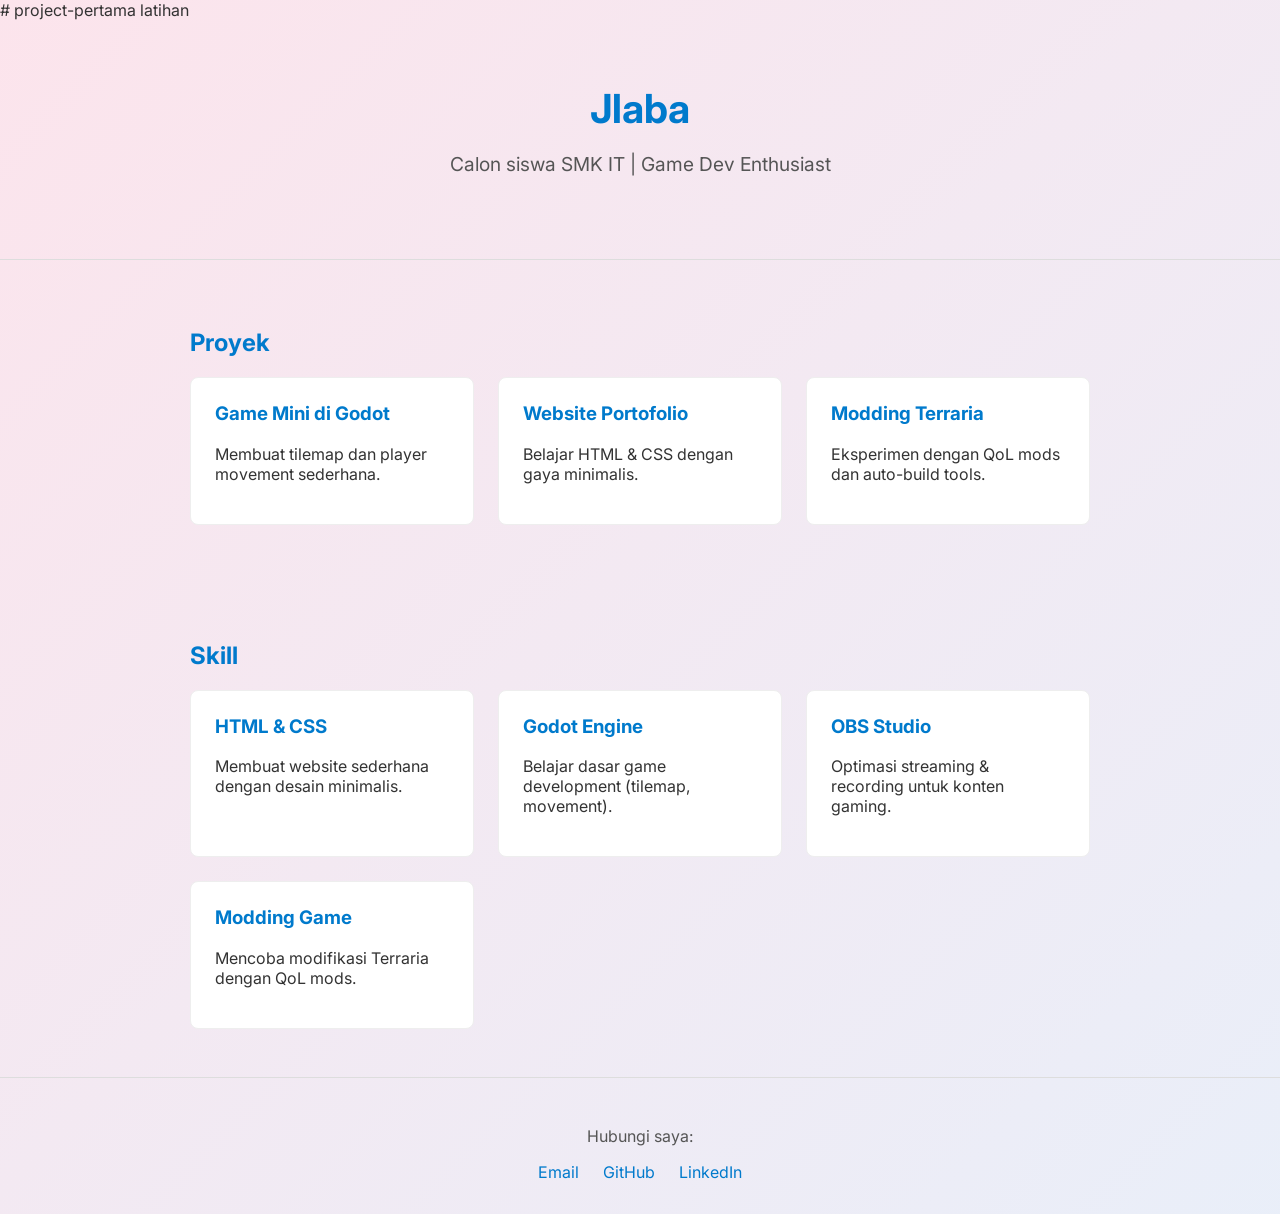
==== index.html @ c9fd04b4 "Rename README.md to index.html" ====
# project-pertama
latihan
<!DOCTYPE html>
<html lang="id">
<head>
  <meta charset="UTF-8">
  <title>Portofolio SMK</title>
  <link href="https://fonts.googleapis.com/css2?family=Inter:wght@400;600&display=swap" rel="stylesheet">
  <style>
    body {
      font-family: 'Inter', sans-serif;
      background: linear-gradient(-45deg, #f9f9f9, #e0f7fa, #e3f2fd, #fce4ec);
      background-size: 400% 400%;
      animation: gradientBG 15s ease infinite; /* animasi background */
      color: #333;
      margin: 0;
    }

    @keyframes gradientBG {
      0% { background-position: 0% 50%; }
      50% { background-position: 100% 50%; }
      100% { background-position: 0% 50%; }
    }

    header {
      text-align: center;
      padding: 4rem 2rem;
      border-bottom: 1px solid #ddd;
      opacity: 0;
      transform: translateY(-30px);
      animation: fadeDown 1.2s forwards;
    }
    header h1 {
      font-size: 2.5rem;
      margin: 0;
      color: #007acc;
    }
    header p {
      color: #555;
      font-size: 1.2rem;
    }

    section {
      max-width: 900px;
      margin: auto;
      padding: 3rem 2rem;
    }
    h2 {
      color: #007acc;
    }

    .grid {
      display: grid;
      grid-template-columns: repeat(auto-fit, minmax(250px, 1fr));
      gap: 1.5rem;
    }

    .project, .skill {
      background: #fff;
      border: 1px solid #eee;
      border-radius: 8px;
      padding: 1.5rem;
      transition: box-shadow 0.3s, transform 0.3s;
      opacity: 0;
      transform: translateY(20px);
    }
    .project:hover, .skill:hover {
      box-shadow: 0 6px 20px rgba(0,0,0,0.1);
      transform: translateY(-5px);
    }
    .project h3, .skill h3 {
      margin-top: 0;
      color: #007acc;
    }

    footer {
      text-align: center;
      padding: 2rem;
      border-top: 1px solid #ddd;
      color: #555;
    }
    footer a {
      color: #007acc;
      text-decoration: none;
      margin: 0 10px;
    }
    footer a:hover {
      text-decoration: underline;
    }

    /* Animasi scroll */
    .fade-in {
      animation: fadeInUp 1s forwards;
    }
    @keyframes fadeInUp {
      from { opacity: 0; transform: translateY(20px); }
      to { opacity: 1; transform: translateY(0); }
    }

    /* Animasi header saat load */
    @keyframes fadeDown {
      from { opacity: 0; transform: translateY(-30px); }
      to { opacity: 1; transform: translateY(0); }
    }
  </style>
</head>
<body>
  <header>
    <h1>Jlaba</h1>
    <p>Calon siswa SMK IT | Game Dev Enthusiast</p>
  </header>

  <section>
    <h2>Proyek</h2>
    <div class="grid">
      <div class="project"> <h3>Game Mini di Godot</h3> <p>Membuat tilemap dan player movement sederhana.</p> </div>
      <div class="project"> <h3>Website Portofolio</h3> <p>Belajar HTML & CSS dengan gaya minimalis.</p> </div>
      <div class="project"> <h3>Modding Terraria</h3> <p>Eksperimen dengan QoL mods dan auto-build tools.</p> </div>
    </div>
  </section>

  <section>
    <h2>Skill</h2>
    <div class="grid">
      <div class="skill"> <h3>HTML & CSS</h3> <p>Membuat website sederhana dengan desain minimalis.</p> </div>
      <div class="skill"> <h3>Godot Engine</h3> <p>Belajar dasar game development (tilemap, movement).</p> </div>
      <div class="skill"> <h3>OBS Studio</h3> <p>Optimasi streaming & recording untuk konten gaming.</p> </div>
      <div class="skill"> <h3>Modding Game</h3> <p>Mencoba modifikasi Terraria dengan QoL mods.</p> </div>
    </div>
  </section>

  <footer>
    <p>Hubungi saya:</p>
    <a href="mailto:emailkamu@example.com">Email</a>
    <a href="https://github.com/username">GitHub</a>
    <a href="https://linkedin.com/in/username">LinkedIn</a>
  </footer>

  <script>
    // Script untuk animasi scroll
    const items = document.querySelectorAll('.project, .skill');
    const observer = new IntersectionObserver(entries => {
      entries.forEach(entry => {
        if (entry.isIntersecting) {
          entry.target.classList.add('fade-in');
        }
      });
    });
    items.forEach(item => observer.observe(item));
  </script>
</body>
</html>
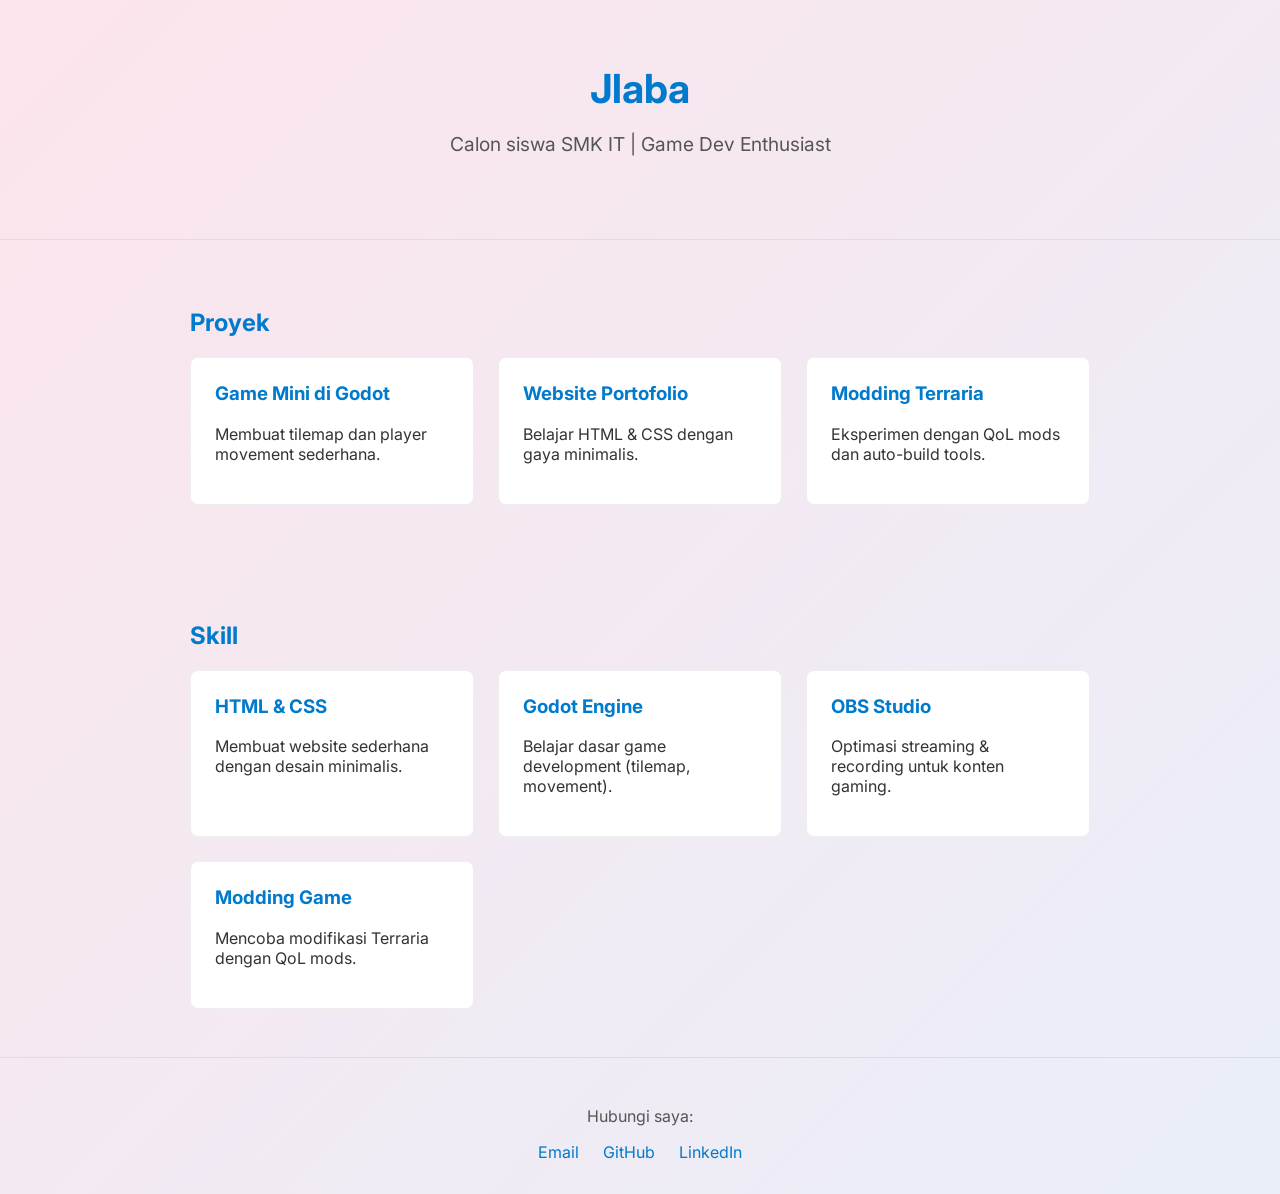
==== commit cd51f519: "Update index.html" ====
--- a/index.html
+++ b/index.html
@@ -1,5 +1,4 @@
-# project-pertama
-latihan
+
 <!DOCTYPE html>
 <html lang="id">
 <head>
@@ -131,7 +130,7 @@
 
   <footer>
     <p>Hubungi saya:</p>
-    <a href="mailto:emailkamu@example.com">Email</a>
+    <a href="mailto:clopby99@Gmail.com">Email</a>
     <a href="https://github.com/username">GitHub</a>
     <a href="https://linkedin.com/in/username">LinkedIn</a>
   </footer>
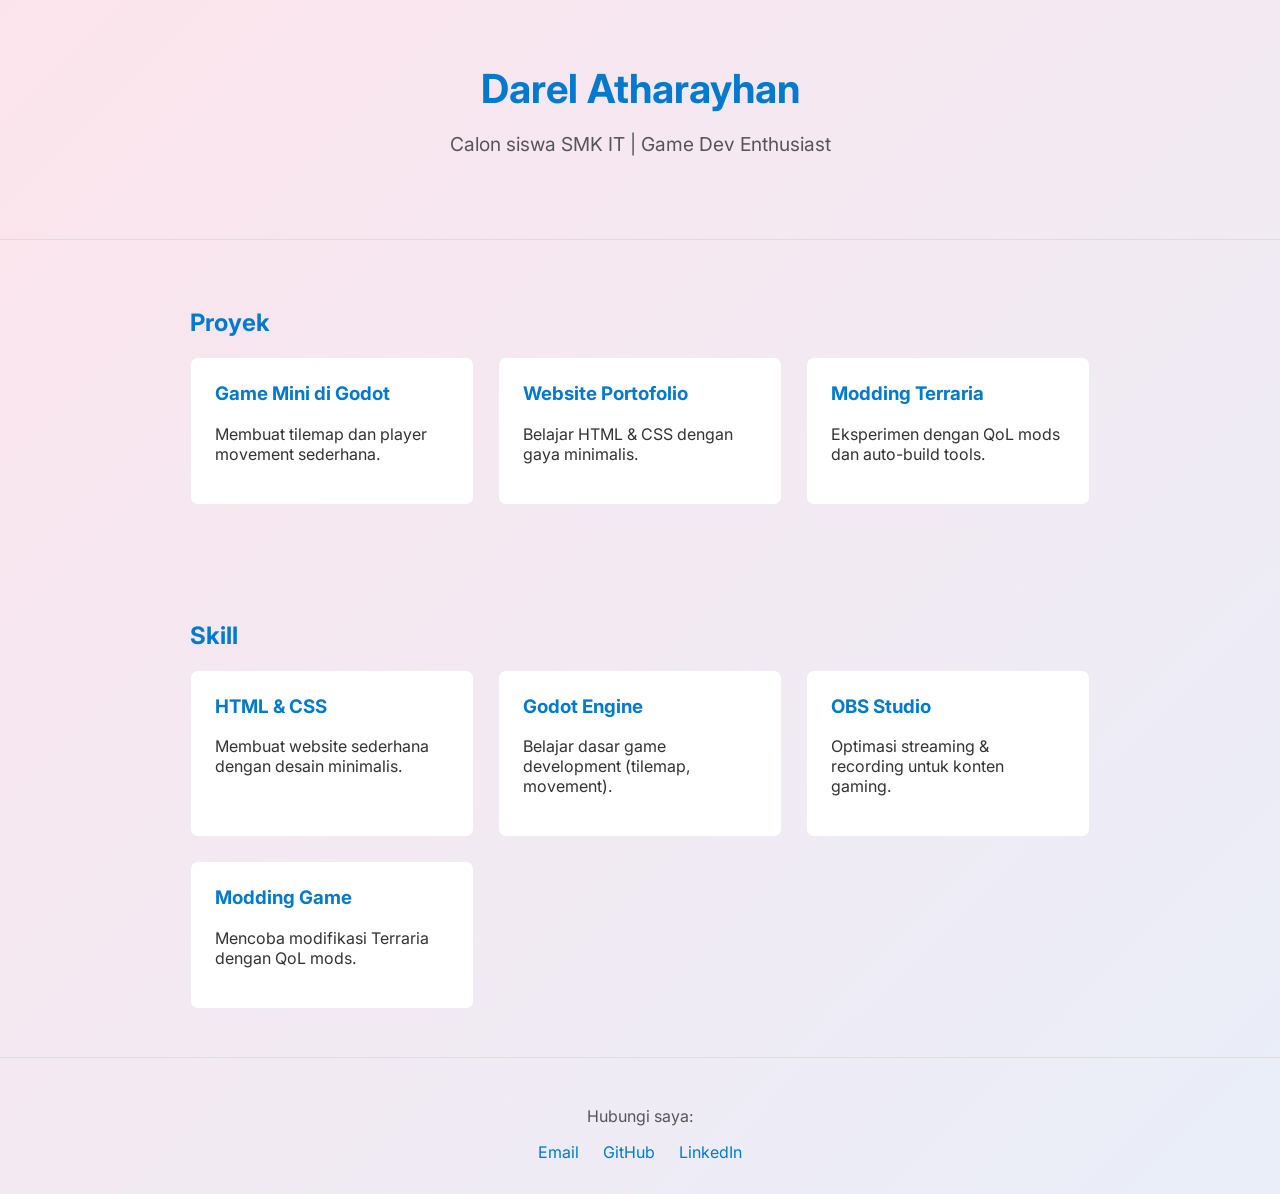
==== commit 9b008aac: "Update index.html" ====
--- a/index.html
+++ b/index.html
@@ -105,7 +105,7 @@
 </head>
 <body>
   <header>
-    <h1>Jlaba</h1>
+    <h1>Darel Atharayhan</h1>
     <p>Calon siswa SMK IT | Game Dev Enthusiast</p>
   </header>
 
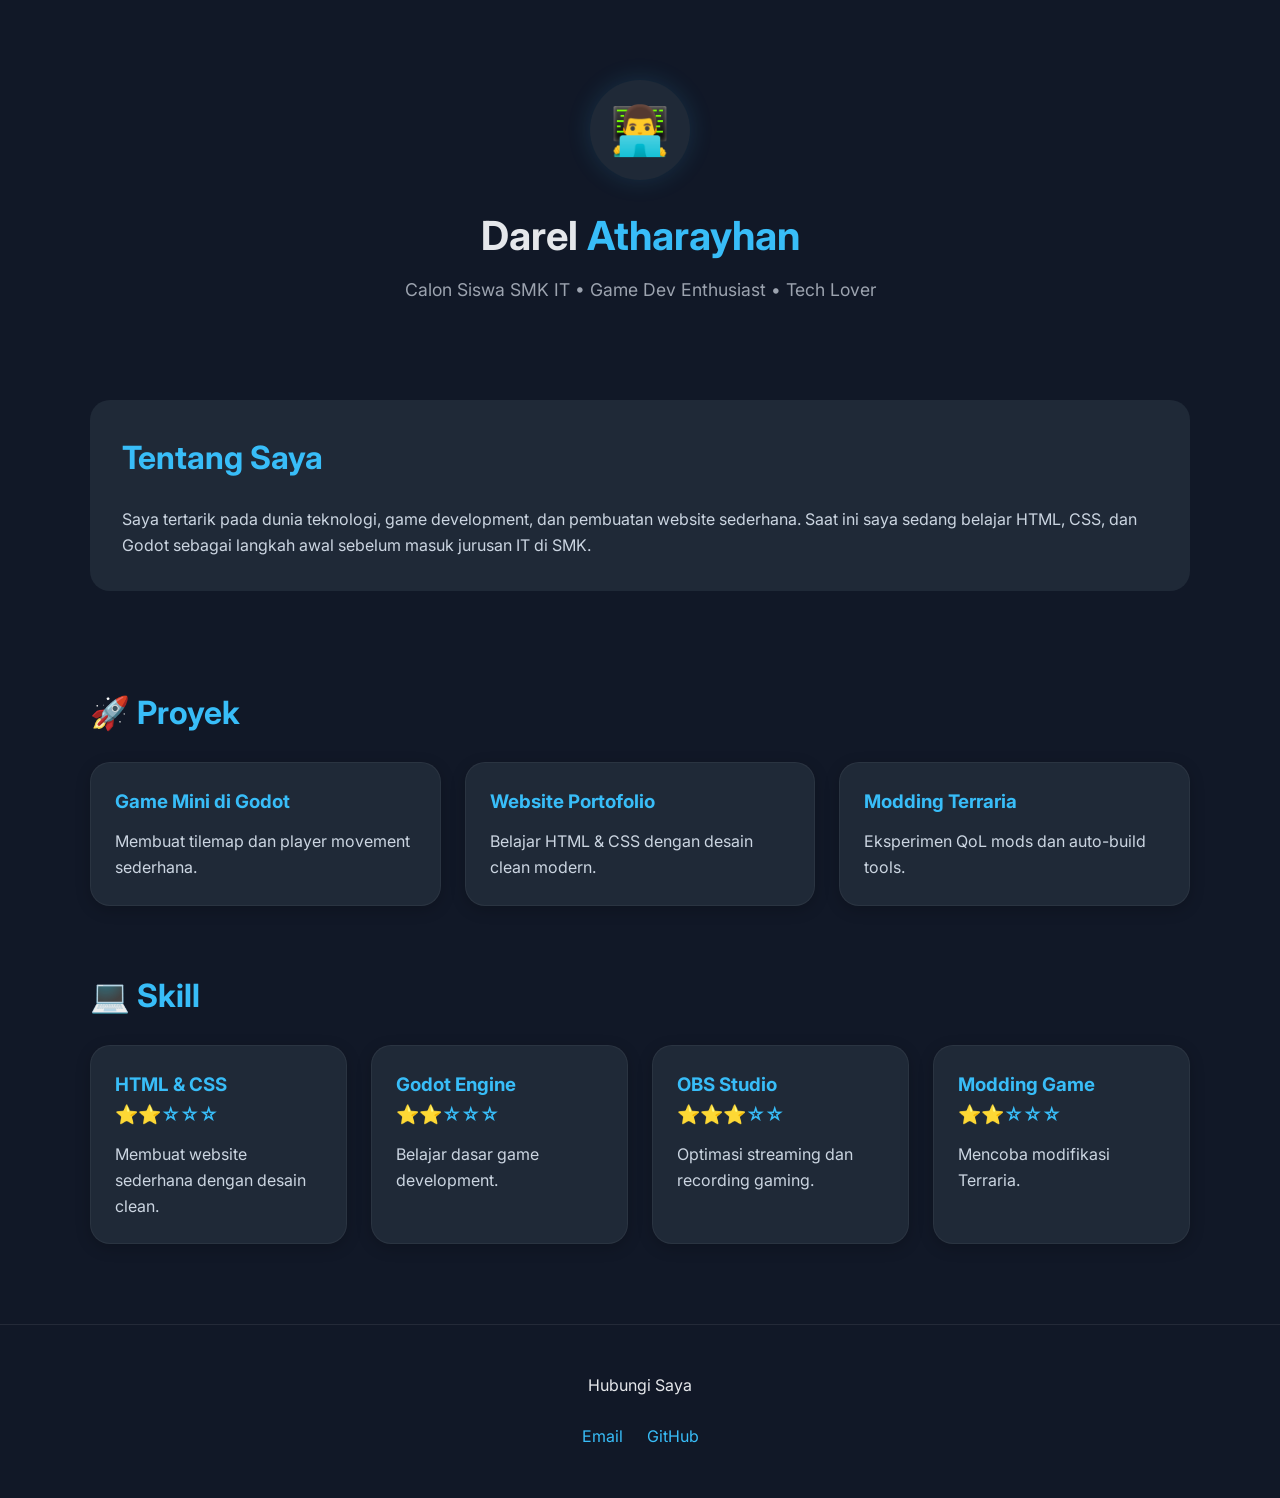
==== commit 9e635497: "Update index.html" ====
--- a/index.html
+++ b/index.html
@@ -1,151 +1,236 @@
-
 <!DOCTYPE html>
 <html lang="id">
 <head>
-  <meta charset="UTF-8">
-  <title>Portofolio SMK</title>
-  <link href="https://fonts.googleapis.com/css2?family=Inter:wght@400;600&display=swap" rel="stylesheet">
+  <meta charset="UTF-8" />
+  <meta name="viewport" content="width=device-width, initial-scale=1.0"/>
+  <title>Portofolio Darel</title>
+
+  <link href="https://fonts.googleapis.com/css2?family=Inter:wght@300;400;600;700&display=swap" rel="stylesheet">
+
   <style>
-    body {
-      font-family: 'Inter', sans-serif;
-      background: linear-gradient(-45deg, #f9f9f9, #e0f7fa, #e3f2fd, #fce4ec);
-      background-size: 400% 400%;
-      animation: gradientBG 15s ease infinite; /* animasi background */
-      color: #333;
-      margin: 0;
-    }
-
-    @keyframes gradientBG {
-      0% { background-position: 0% 50%; }
-      50% { background-position: 100% 50%; }
-      100% { background-position: 0% 50%; }
-    }
-
-    header {
-      text-align: center;
-      padding: 4rem 2rem;
-      border-bottom: 1px solid #ddd;
-      opacity: 0;
-      transform: translateY(-30px);
-      animation: fadeDown 1.2s forwards;
-    }
-    header h1 {
-      font-size: 2.5rem;
-      margin: 0;
-      color: #007acc;
-    }
-    header p {
-      color: #555;
-      font-size: 1.2rem;
-    }
-
-    section {
-      max-width: 900px;
-      margin: auto;
-      padding: 3rem 2rem;
-    }
-    h2 {
-      color: #007acc;
-    }
-
-    .grid {
-      display: grid;
-      grid-template-columns: repeat(auto-fit, minmax(250px, 1fr));
-      gap: 1.5rem;
-    }
-
-    .project, .skill {
-      background: #fff;
-      border: 1px solid #eee;
-      border-radius: 8px;
-      padding: 1.5rem;
-      transition: box-shadow 0.3s, transform 0.3s;
-      opacity: 0;
-      transform: translateY(20px);
-    }
-    .project:hover, .skill:hover {
-      box-shadow: 0 6px 20px rgba(0,0,0,0.1);
-      transform: translateY(-5px);
-    }
-    .project h3, .skill h3 {
-      margin-top: 0;
-      color: #007acc;
-    }
-
-    footer {
-      text-align: center;
-      padding: 2rem;
-      border-top: 1px solid #ddd;
-      color: #555;
-    }
-    footer a {
-      color: #007acc;
-      text-decoration: none;
-      margin: 0 10px;
-    }
-    footer a:hover {
-      text-decoration: underline;
-    }
-
-    /* Animasi scroll */
-    .fade-in {
-      animation: fadeInUp 1s forwards;
-    }
-    @keyframes fadeInUp {
-      from { opacity: 0; transform: translateY(20px); }
-      to { opacity: 1; transform: translateY(0); }
-    }
-
-    /* Animasi header saat load */
-    @keyframes fadeDown {
-      from { opacity: 0; transform: translateY(-30px); }
-      to { opacity: 1; transform: translateY(0); }
+    *{
+      margin:0;
+      padding:0;
+      box-sizing:border-box;
+    }
+
+    body{
+      font-family:'Inter',sans-serif;
+      background:#111827;
+      color:#e5e7eb;
+      line-height:1.6;
+    }
+
+    .container{
+      width:90%;
+      max-width:1100px;
+      margin:auto;
+    }
+
+    /* HEADER */
+    header{
+      text-align:center;
+      padding:5rem 1rem 4rem;
+    }
+
+    .avatar{
+      width:100px;
+      height:100px;
+      margin:auto;
+      border-radius:50%;
+      background:#1f2937;
+      display:flex;
+      justify-content:center;
+      align-items:center;
+      font-size:3rem;
+      box-shadow:0 0 25px rgba(56,189,248,0.15);
+      margin-bottom:1.5rem;
+    }
+
+    header h1{
+      font-size:2.5rem;
+      font-weight:700;
+      margin-bottom:.5rem;
+    }
+
+    .highlight{
+      color:#38bdf8;
+    }
+
+    header p{
+      color:#9ca3af;
+      font-size:1.1rem;
+    }
+
+    /* SECTION */
+    section{
+      padding:2rem 0;
+    }
+
+    h2{
+      font-size:2rem;
+      margin-bottom:1.5rem;
+      color:#38bdf8;
+    }
+
+    /* CARD GRID */
+    .grid{
+      display:grid;
+      grid-template-columns:repeat(auto-fit,minmax(250px,1fr));
+      gap:1.5rem;
+    }
+
+    .card{
+      background:#1f2937;
+      border:1px solid rgba(255,255,255,0.05);
+      border-radius:20px;
+      padding:1.5rem;
+      transition:0.3s ease;
+      box-shadow:0 4px 15px rgba(0,0,0,0.2);
+    }
+
+    .card:hover{
+      transform:translateY(-8px);
+      box-shadow:0 12px 30px rgba(56,189,248,0.15);
+    }
+
+    .card h3{
+      color:#38bdf8;
+      margin-bottom:.8rem;
+    }
+
+    .card p{
+      color:#cbd5e1;
+    }
+
+    /* ABOUT */
+    .about{
+      background:#1f2937;
+      padding:2rem;
+      border-radius:20px;
+      margin-bottom:2rem;
+    }
+
+    .about p{
+      color:#cbd5e1;
+    }
+
+    /* FOOTER */
+    footer{
+      text-align:center;
+      padding:3rem 1rem;
+      margin-top:3rem;
+      border-top:1px solid rgba(255,255,255,0.08);
+    }
+
+    footer a{
+      color:#38bdf8;
+      text-decoration:none;
+      margin:0 10px;
+      transition:.3s;
+    }
+
+    footer a:hover{
+      opacity:.7;
+    }
+
+    /* MOBILE */
+    @media(max-width:768px){
+      header h1{
+        font-size:2rem;
+      }
+
+      h2{
+        font-size:1.7rem;
+      }
     }
   </style>
 </head>
+
 <body>
-  <header>
-    <h1>Darel Atharayhan</h1>
-    <p>Calon siswa SMK IT | Game Dev Enthusiast</p>
+
+  <header class="container">
+    <div class="avatar">👨‍💻</div>
+
+    <h1>Darel <span class="highlight">Atharayhan</span></h1>
+
+    <p>Calon Siswa SMK IT • Game Dev Enthusiast • Tech Lover</p>
   </header>
 
-  <section>
-    <h2>Proyek</h2>
-    <div class="grid">
-      <div class="project"> <h3>Game Mini di Godot</h3> <p>Membuat tilemap dan player movement sederhana.</p> </div>
-      <div class="project"> <h3>Website Portofolio</h3> <p>Belajar HTML & CSS dengan gaya minimalis.</p> </div>
-      <div class="project"> <h3>Modding Terraria</h3> <p>Eksperimen dengan QoL mods dan auto-build tools.</p> </div>
-    </div>
-  </section>
-
-  <section>
-    <h2>Skill</h2>
-    <div class="grid">
-      <div class="skill"> <h3>HTML & CSS</h3> <p>Membuat website sederhana dengan desain minimalis.</p> </div>
-      <div class="skill"> <h3>Godot Engine</h3> <p>Belajar dasar game development (tilemap, movement).</p> </div>
-      <div class="skill"> <h3>OBS Studio</h3> <p>Optimasi streaming & recording untuk konten gaming.</p> </div>
-      <div class="skill"> <h3>Modding Game</h3> <p>Mencoba modifikasi Terraria dengan QoL mods.</p> </div>
-    </div>
-  </section>
+  <main class="container">
+
+    <section>
+      <div class="about">
+        <h2>Tentang Saya</h2>
+        <p>
+          Saya tertarik pada dunia teknologi, game development,
+          dan pembuatan website sederhana. Saat ini saya sedang
+          belajar HTML, CSS, dan Godot sebagai langkah awal
+          sebelum masuk jurusan IT di SMK.
+        </p>
+      </div>
+    </section>
+
+    <section>
+      <h2>🚀 Proyek</h2>
+
+      <div class="grid">
+
+        <div class="card">
+          <h3>Game Mini di Godot</h3>
+          <p>Membuat tilemap dan player movement sederhana.</p>
+        </div>
+
+        <div class="card">
+          <h3>Website Portofolio</h3>
+          <p>Belajar HTML & CSS dengan desain clean modern.</p>
+        </div>
+
+        <div class="card">
+          <h3>Modding Terraria</h3>
+          <p>Eksperimen QoL mods dan auto-build tools.</p>
+        </div>
+
+      </div>
+    </section>
+
+    <section>
+      <h2>💻 Skill</h2>
+
+      <div class="grid">
+
+        <div class="card">
+          <h3>HTML & CSS ⭐⭐☆☆☆</h3>
+          <p>Membuat website sederhana dengan desain clean.</p>
+        </div>
+
+        <div class="card">
+          <h3>Godot Engine ⭐⭐☆☆☆</h3>
+          <p>Belajar dasar game development.</p>
+        </div>
+
+        <div class="card">
+          <h3>OBS Studio ⭐⭐⭐☆☆</h3>
+          <p>Optimasi streaming dan recording gaming.</p>
+        </div>
+
+        <div class="card">
+          <h3>Modding Game ⭐⭐☆☆☆</h3>
+          <p>Mencoba modifikasi Terraria.</p>
+        </div>
+
+      </div>
+    </section>
+
+  </main>
 
   <footer>
-    <p>Hubungi saya:</p>
-    <a href="mailto:clopby99@Gmail.com">Email</a>
+    <p>Hubungi Saya</p>
+    <br>
+
+    <a href="mailto:emailkamu@gmail.com">Email</a>
     <a href="https://github.com/username">GitHub</a>
-    <a href="https://linkedin.com/in/username">LinkedIn</a>
   </footer>
 
-  <script>
-    // Script untuk animasi scroll
-    const items = document.querySelectorAll('.project, .skill');
-    const observer = new IntersectionObserver(entries => {
-      entries.forEach(entry => {
-        if (entry.isIntersecting) {
-          entry.target.classList.add('fade-in');
-        }
-      });
-    });
-    items.forEach(item => observer.observe(item));
-  </script>
 </body>
 </html>
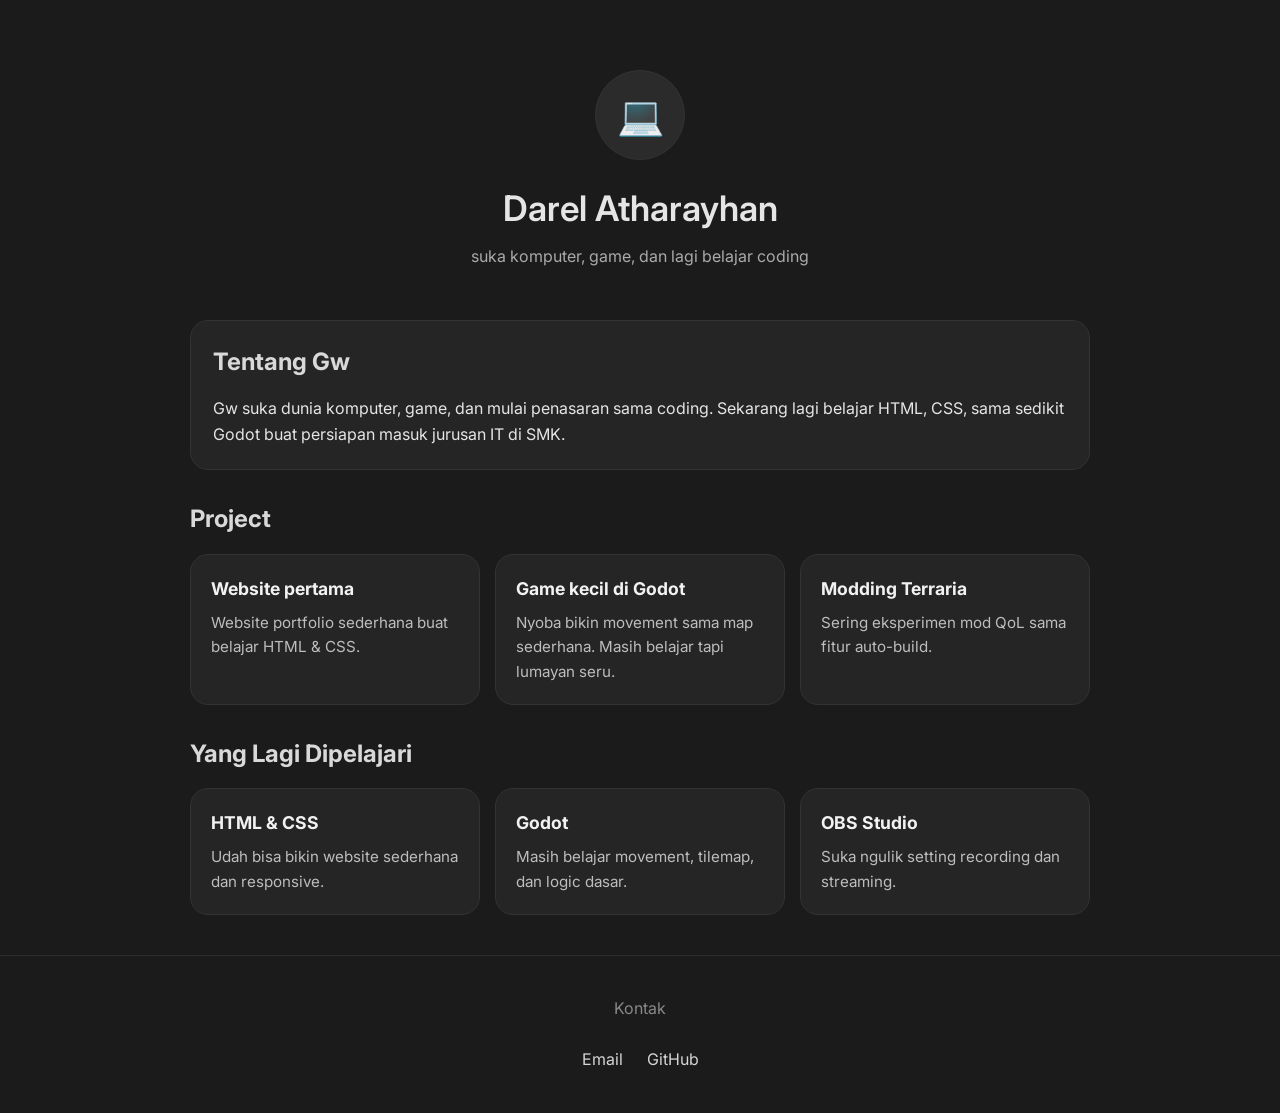
==== commit 182df381: "Update index.html" ====
--- a/index.html
+++ b/index.html
@@ -1,11 +1,11 @@
 <!DOCTYPE html>
 <html lang="id">
 <head>
-  <meta charset="UTF-8" />
-  <meta name="viewport" content="width=device-width, initial-scale=1.0"/>
-  <title>Portofolio Darel</title>
-
-  <link href="https://fonts.googleapis.com/css2?family=Inter:wght@300;400;600;700&display=swap" rel="stylesheet">
+  <meta charset="UTF-8">
+  <meta name="viewport" content="width=device-width, initial-scale=1.0">
+  <title>Darel Portfolio</title>
+
+  <link href="https://fonts.googleapis.com/css2?family=Inter:wght@300;400;500;600&display=swap" rel="stylesheet">
 
   <style>
     *{
@@ -16,132 +16,128 @@
 
     body{
       font-family:'Inter',sans-serif;
-      background:#111827;
-      color:#e5e7eb;
+      background:#1b1b1b;
+      color:#e5e5e5;
       line-height:1.6;
     }
 
     .container{
       width:90%;
-      max-width:1100px;
+      max-width:900px;
       margin:auto;
     }
 
     /* HEADER */
     header{
       text-align:center;
-      padding:5rem 1rem 4rem;
-    }
-
-    .avatar{
-      width:100px;
-      height:100px;
+      padding:70px 20px 50px;
+    }
+
+    .profile-icon{
+      width:90px;
+      height:90px;
       margin:auto;
       border-radius:50%;
-      background:#1f2937;
+      background:#2b2b2b;
       display:flex;
       justify-content:center;
       align-items:center;
-      font-size:3rem;
-      box-shadow:0 0 25px rgba(56,189,248,0.15);
-      margin-bottom:1.5rem;
+      font-size:38px;
+      margin-bottom:20px;
+      border:1px solid #333;
     }
 
     header h1{
-      font-size:2.5rem;
-      font-weight:700;
-      margin-bottom:.5rem;
-    }
-
-    .highlight{
-      color:#38bdf8;
+      font-size:2.2rem;
+      font-weight:600;
+      margin-bottom:8px;
     }
 
     header p{
-      color:#9ca3af;
-      font-size:1.1rem;
+      color:#aaaaaa;
+      font-size:1rem;
     }
 
     /* SECTION */
     section{
-      padding:2rem 0;
+      margin-bottom:30px;
     }
 
     h2{
-      font-size:2rem;
-      margin-bottom:1.5rem;
-      color:#38bdf8;
-    }
-
-    /* CARD GRID */
+      font-size:1.5rem;
+      margin-bottom:15px;
+      color:#d9d9d9;
+    }
+
+    /* CARD */
+    .card{
+      background:#252525;
+      border:1px solid #333;
+      border-radius:18px;
+      padding:20px;
+      transition:0.25s ease;
+    }
+
+    .card:hover{
+      transform:translateY(-5px);
+      border-color:#555;
+    }
+
+    .card h3{
+      margin-bottom:8px;
+      font-size:1.1rem;
+      color:#f2f2f2;
+    }
+
+    .card p{
+      color:#bdbdbd;
+      font-size:0.95rem;
+    }
+
+    /* GRID */
     .grid{
       display:grid;
       grid-template-columns:repeat(auto-fit,minmax(250px,1fr));
-      gap:1.5rem;
-    }
-
-    .card{
-      background:#1f2937;
-      border:1px solid rgba(255,255,255,0.05);
-      border-radius:20px;
-      padding:1.5rem;
-      transition:0.3s ease;
-      box-shadow:0 4px 15px rgba(0,0,0,0.2);
-    }
-
-    .card:hover{
-      transform:translateY(-8px);
-      box-shadow:0 12px 30px rgba(56,189,248,0.15);
-    }
-
-    .card h3{
-      color:#38bdf8;
-      margin-bottom:.8rem;
-    }
-
-    .card p{
-      color:#cbd5e1;
+      gap:15px;
     }
 
     /* ABOUT */
     .about{
-      background:#1f2937;
-      padding:2rem;
-      border-radius:20px;
-      margin-bottom:2rem;
-    }
-
-    .about p{
-      color:#cbd5e1;
+      background:#252525;
+      border-radius:18px;
+      padding:22px;
+      border:1px solid #333;
     }
 
     /* FOOTER */
     footer{
       text-align:center;
-      padding:3rem 1rem;
-      margin-top:3rem;
-      border-top:1px solid rgba(255,255,255,0.08);
+      padding:40px 20px;
+      color:#888;
+      border-top:1px solid #2e2e2e;
+      margin-top:40px;
     }
 
     footer a{
-      color:#38bdf8;
+      color:#d5d5d5;
       text-decoration:none;
       margin:0 10px;
-      transition:.3s;
+      transition:.2s;
     }
 
     footer a:hover{
-      opacity:.7;
-    }
-
-    /* MOBILE */
-    @media(max-width:768px){
+      color:white;
+    }
+
+    @media(max-width:600px){
       header h1{
-        font-size:2rem;
+        font-size:1.8rem;
       }
 
-      h2{
-        font-size:1.7rem;
+      .profile-icon{
+        width:75px;
+        height:75px;
+        font-size:32px;
       }
     }
   </style>
@@ -150,73 +146,75 @@
 <body>
 
   <header class="container">
-    <div class="avatar">👨‍💻</div>
-
-    <h1>Darel <span class="highlight">Atharayhan</span></h1>
-
-    <p>Calon Siswa SMK IT • Game Dev Enthusiast • Tech Lover</p>
+    <div class="profile-icon">💻</div>
+
+    <h1>Darel Atharayhan</h1>
+
+    <p>suka komputer, game, dan lagi belajar coding</p>
   </header>
 
   <main class="container">
 
     <section>
       <div class="about">
-        <h2>Tentang Saya</h2>
+        <h2>Tentang Gw</h2>
+
         <p>
-          Saya tertarik pada dunia teknologi, game development,
-          dan pembuatan website sederhana. Saat ini saya sedang
-          belajar HTML, CSS, dan Godot sebagai langkah awal
-          sebelum masuk jurusan IT di SMK.
+          Gw suka dunia komputer, game, dan mulai penasaran sama coding.
+          Sekarang lagi belajar HTML, CSS, sama sedikit Godot buat
+          persiapan masuk jurusan IT di SMK.
         </p>
       </div>
     </section>
 
     <section>
-      <h2>🚀 Proyek</h2>
+      <h2>Project</h2>
 
       <div class="grid">
 
         <div class="card">
-          <h3>Game Mini di Godot</h3>
-          <p>Membuat tilemap dan player movement sederhana.</p>
-        </div>
-
-        <div class="card">
-          <h3>Website Portofolio</h3>
-          <p>Belajar HTML & CSS dengan desain clean modern.</p>
+          <h3>Website pertama</h3>
+          <p>
+            Website portfolio sederhana buat belajar HTML & CSS.
+          </p>
+        </div>
+
+        <div class="card">
+          <h3>Game kecil di Godot</h3>
+          <p>
+            Nyoba bikin movement sama map sederhana.
+            Masih belajar tapi lumayan seru.
+          </p>
         </div>
 
         <div class="card">
           <h3>Modding Terraria</h3>
-          <p>Eksperimen QoL mods dan auto-build tools.</p>
+          <p>
+            Sering eksperimen mod QoL sama fitur auto-build.
+          </p>
         </div>
 
       </div>
     </section>
 
     <section>
-      <h2>💻 Skill</h2>
+      <h2>Yang Lagi Dipelajari</h2>
 
       <div class="grid">
 
         <div class="card">
-          <h3>HTML & CSS ⭐⭐☆☆☆</h3>
-          <p>Membuat website sederhana dengan desain clean.</p>
-        </div>
-
-        <div class="card">
-          <h3>Godot Engine ⭐⭐☆☆☆</h3>
-          <p>Belajar dasar game development.</p>
-        </div>
-
-        <div class="card">
-          <h3>OBS Studio ⭐⭐⭐☆☆</h3>
-          <p>Optimasi streaming dan recording gaming.</p>
-        </div>
-
-        <div class="card">
-          <h3>Modding Game ⭐⭐☆☆☆</h3>
-          <p>Mencoba modifikasi Terraria.</p>
+          <h3>HTML & CSS</h3>
+          <p>Udah bisa bikin website sederhana dan responsive.</p>
+        </div>
+
+        <div class="card">
+          <h3>Godot</h3>
+          <p>Masih belajar movement, tilemap, dan logic dasar.</p>
+        </div>
+
+        <div class="card">
+          <h3>OBS Studio</h3>
+          <p>Suka ngulik setting recording dan streaming.</p>
         </div>
 
       </div>
@@ -225,7 +223,8 @@
   </main>
 
   <footer>
-    <p>Hubungi Saya</p>
+    <p>Kontak</p>
+
     <br>
 
     <a href="mailto:emailkamu@gmail.com">Email</a>
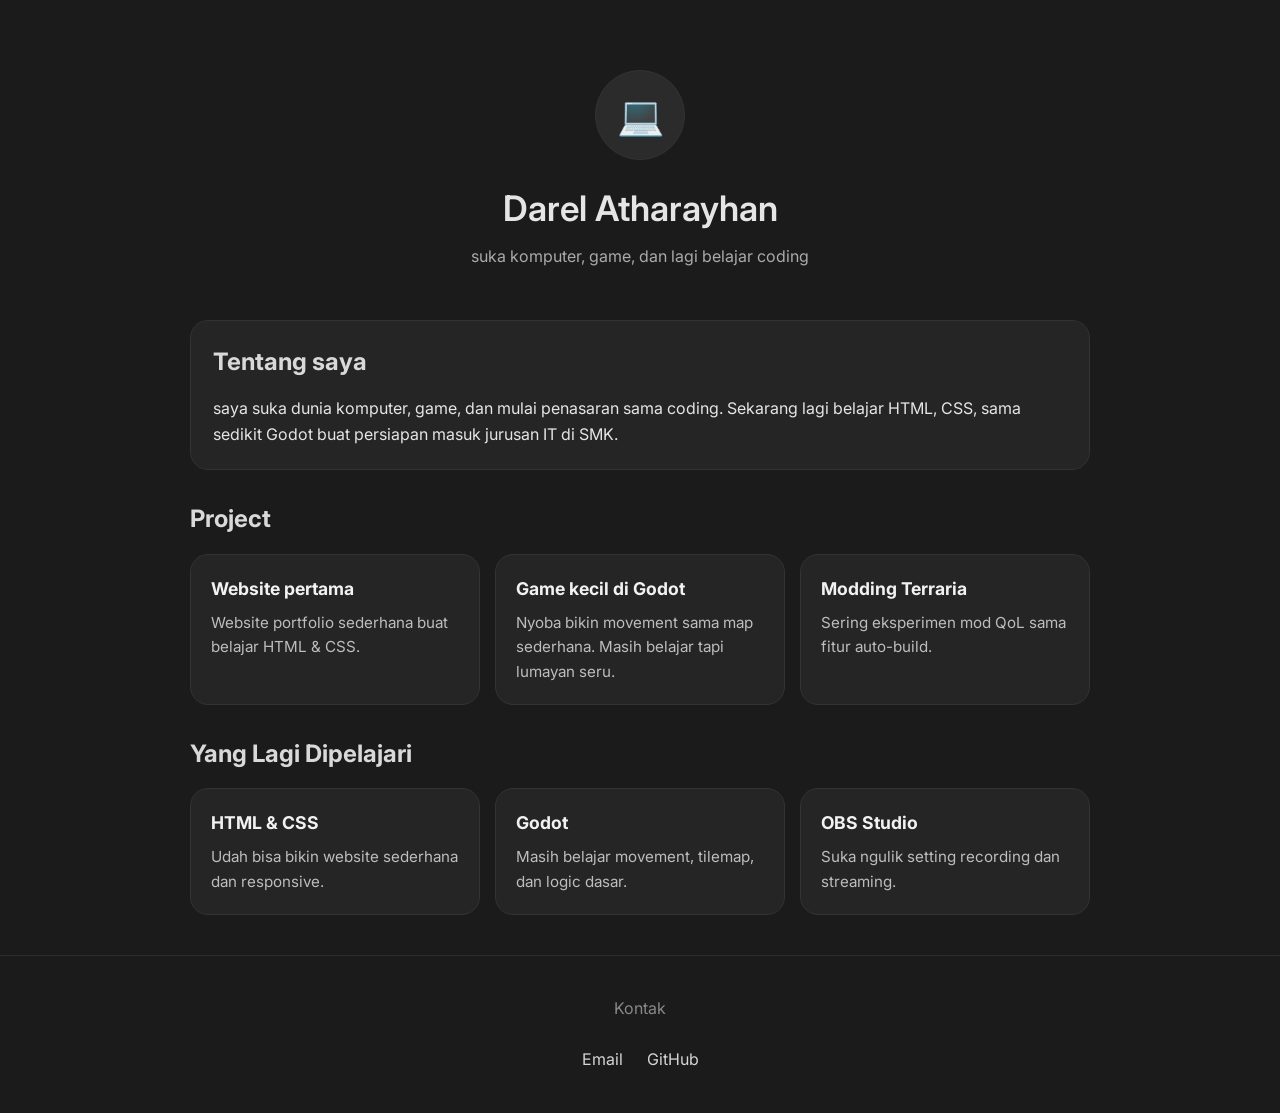
==== commit 1eb91c85: "Update index.html" ====
--- a/index.html
+++ b/index.html
@@ -3,7 +3,7 @@
 <head>
   <meta charset="UTF-8">
   <meta name="viewport" content="width=device-width, initial-scale=1.0">
-  <title>Darel Portfolio</title>
+  <title>Darel Atharayhan</title>
 
   <link href="https://fonts.googleapis.com/css2?family=Inter:wght@300;400;500;600&display=swap" rel="stylesheet">
 
@@ -157,10 +157,10 @@
 
     <section>
       <div class="about">
-        <h2>Tentang Gw</h2>
+        <h2>Tentang saya</h2>
 
         <p>
-          Gw suka dunia komputer, game, dan mulai penasaran sama coding.
+          saya suka dunia komputer, game, dan mulai penasaran sama coding.
           Sekarang lagi belajar HTML, CSS, sama sedikit Godot buat
           persiapan masuk jurusan IT di SMK.
         </p>
@@ -227,8 +227,8 @@
 
     <br>
 
-    <a href="mailto:emailkamu@gmail.com">Email</a>
-    <a href="https://github.com/username">GitHub</a>
+    <a href="mailto:clopby99@gmail.com">Email</a>
+    <a href="https://github.com/redemption-23">GitHub</a>
   </footer>
 
 </body>
